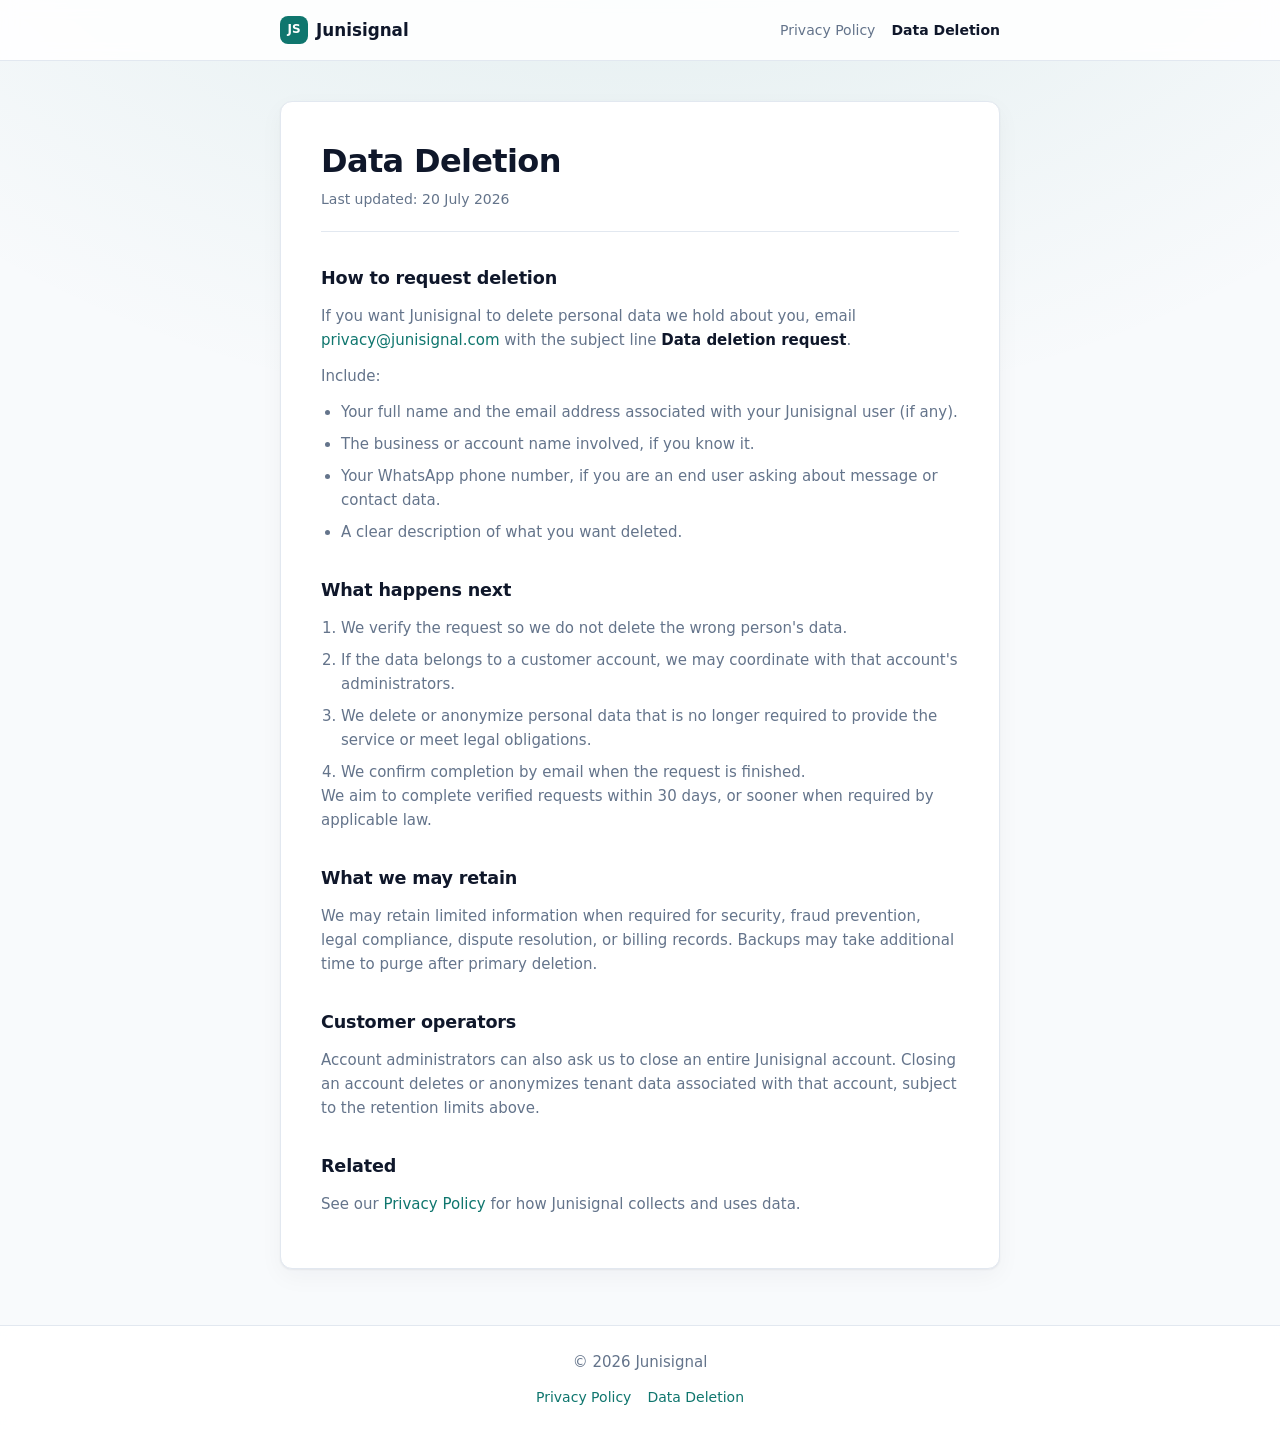
==== data-deletion/index.html @ ba773593 "Initial commit" ====
<!DOCTYPE html>
<html lang="en">
<head>
  <meta charset="UTF-8">
  <meta name="viewport" content="width=device-width, initial-scale=1.0">
  <title>Data Deletion | Junisignal</title>
  <meta name="description" content="How to request deletion of personal data held by Junisignal.">
  <link rel="stylesheet" href="../assets/styles.css">
</head>
<body>
  <header class="site-header">
    <div class="wrap header-inner">
      <a class="brand" href="../">
        <span class="brand-mark">JS</span>
        Junisignal
      </a>
      <nav>
        <a href="../privacy/">Privacy Policy</a>
        <a href="./" aria-current="page">Data Deletion</a>
      </nav>
    </div>
  </header>

  <main>
    <div class="wrap">
      <article class="card">
        <header>
          <h1>Data Deletion</h1>
          <p class="meta">Last updated: 20 July 2026</p>
        </header>

        <section>
          <h2>How to request deletion</h2>
          <p>
            If you want Junisignal to delete personal data we hold about you, email
            <a href="mailto:privacy@junisignal.com">privacy@junisignal.com</a>
            with the subject line <strong>Data deletion request</strong>.
          </p>
          <p>Include:</p>
          <ul>
            <li>Your full name and the email address associated with your Junisignal user (if any).</li>
            <li>The business or account name involved, if you know it.</li>
            <li>Your WhatsApp phone number, if you are an end user asking about message or contact data.</li>
            <li>A clear description of what you want deleted.</li>
          </ul>
        </section>

        <section>
          <h2>What happens next</h2>
          <ol>
            <li>We verify the request so we do not delete the wrong person's data.</li>
            <li>If the data belongs to a customer account, we may coordinate with that account's administrators.</li>
            <li>We delete or anonymize personal data that is no longer required to provide the service or meet legal obligations.</li>
            <li>We confirm completion by email when the request is finished.</li>
          </ol>
          <p>
            We aim to complete verified requests within 30 days, or sooner when required by applicable law.
          </p>
        </section>

        <section>
          <h2>What we may retain</h2>
          <p>
            We may retain limited information when required for security, fraud prevention, legal compliance, dispute resolution, or billing records.
            Backups may take additional time to purge after primary deletion.
          </p>
        </section>

        <section>
          <h2>Customer operators</h2>
          <p>
            Account administrators can also ask us to close an entire Junisignal account.
            Closing an account deletes or anonymizes tenant data associated with that account, subject to the retention limits above.
          </p>
        </section>

        <section>
          <h2>Related</h2>
          <p>
            See our
            <a href="../privacy/">Privacy Policy</a>
            for how Junisignal collects and uses data.
          </p>
        </section>
      </article>
    </div>
  </main>

  <footer class="site-footer">
    <div class="wrap">
      <p>&copy; <span id="year"></span> Junisignal</p>
      <div class="footer-nav">
        <a href="../privacy/">Privacy Policy</a>
        <a href="./">Data Deletion</a>
      </div>
    </div>
  </footer>
  <script>
    document.getElementById('year').textContent = new Date().getFullYear();
  </script>
</body>
</html>
---- assets/styles.css ----
:root {
  --bg: #f8fafc;
  --surface: #ffffff;
  --text: #0f172a;
  --muted: #64748b;
  --border: #e2e8f0;
  --primary: #0f766e;
  --primary-hover: #0d9488;
  --radius: 12px;
  --shadow: 0 1px 2px rgba(15, 23, 42, 0.06), 0 8px 24px rgba(15, 23, 42, 0.04);
}

@media (prefers-color-scheme: dark) {
  :root {
    --bg: #0b1220;
    --surface: #111827;
    --text: #f1f5f9;
    --muted: #94a3b8;
    --border: #1f2937;
    --primary: #2dd4bf;
    --primary-hover: #5eead4;
    --shadow: 0 1px 2px rgba(0, 0, 0, 0.35), 0 8px 24px rgba(0, 0, 0, 0.25);
  }
}

* {
  box-sizing: border-box;
}

html {
  scroll-behavior: smooth;
}

body {
  margin: 0;
  min-height: 100vh;
  font-family: "Segoe UI", system-ui, -apple-system, BlinkMacSystemFont, sans-serif;
  background:
    radial-gradient(ellipse 80% 50% at 50% -20%, rgba(15, 118, 110, 0.12), transparent),
    var(--bg);
  color: var(--text);
  line-height: 1.6;
}

a {
  color: var(--primary);
  text-decoration: none;
}

a:hover {
  color: var(--primary-hover);
  text-decoration: underline;
}

.site-header,
.site-footer {
  border-color: var(--border);
  background: color-mix(in srgb, var(--surface) 88%, transparent);
  backdrop-filter: blur(8px);
}

.site-header {
  border-bottom: 1px solid var(--border);
  position: sticky;
  top: 0;
  z-index: 10;
}

.site-footer {
  border-top: 1px solid var(--border);
  margin-top: auto;
  padding: 1.5rem 1rem;
  text-align: center;
  color: var(--muted);
  font-size: 0.875rem;
}

.wrap {
  width: min(720px, calc(100% - 2rem));
  margin: 0 auto;
}

.header-inner {
  display: flex;
  align-items: center;
  justify-content: space-between;
  gap: 1rem;
  padding: 1rem 0;
}

.brand {
  display: inline-flex;
  align-items: center;
  gap: 0.5rem;
  color: var(--text);
  font-weight: 650;
  font-size: 1.05rem;
  text-decoration: none;
}

.brand:hover {
  text-decoration: none;
  color: var(--text);
}

.brand-mark {
  display: inline-grid;
  place-items: center;
  width: 1.75rem;
  height: 1.75rem;
  border-radius: 0.5rem;
  background: var(--primary);
  color: #fff;
  font-size: 0.75rem;
  font-weight: 700;
}

nav {
  display: flex;
  flex-wrap: wrap;
  gap: 1rem;
  font-size: 0.875rem;
  color: var(--muted);
}

nav a {
  color: var(--muted);
}

nav a:hover,
nav a[aria-current="page"] {
  color: var(--text);
  text-decoration: none;
}

nav a[aria-current="page"] {
  font-weight: 600;
}

main {
  padding: 2.5rem 0 3.5rem;
}

.card {
  background: var(--surface);
  border: 1px solid var(--border);
  border-radius: var(--radius);
  box-shadow: var(--shadow);
  padding: 1.5rem;
}

@media (min-width: 640px) {
  .card {
    padding: 2.5rem;
  }
}

.card header {
  border-bottom: 1px solid var(--border);
  padding-bottom: 1.25rem;
  margin-bottom: 2rem;
}

h1 {
  margin: 0;
  font-size: clamp(1.75rem, 3vw, 2rem);
  letter-spacing: -0.02em;
  line-height: 1.2;
}

h2 {
  margin: 0 0 0.75rem;
  font-size: 1.1rem;
  letter-spacing: -0.01em;
}

.meta {
  margin: 0.5rem 0 0;
  color: var(--muted);
  font-size: 0.875rem;
}

section + section {
  margin-top: 2rem;
}

p,
li {
  color: var(--muted);
  font-size: 0.9375rem;
}

p {
  margin: 0 0 0.75rem;
}

ul,
ol {
  margin: 0.5rem 0 0;
  padding-left: 1.25rem;
}

li + li {
  margin-top: 0.5rem;
}

strong {
  color: var(--text);
  font-weight: 600;
}

.hero-links {
  display: grid;
  gap: 1rem;
  margin-top: 1.5rem;
}

@media (min-width: 560px) {
  .hero-links {
    grid-template-columns: 1fr 1fr;
  }
}

.hero-link {
  display: block;
  padding: 1.25rem;
  border: 1px solid var(--border);
  border-radius: var(--radius);
  background: color-mix(in srgb, var(--bg) 70%, var(--surface));
  color: var(--text);
  text-decoration: none;
  transition: border-color 0.15s ease, transform 0.15s ease;
}

.hero-link:hover {
  border-color: var(--primary);
  text-decoration: none;
  transform: translateY(-1px);
}

.hero-link h2 {
  margin: 0 0 0.35rem;
  color: var(--text);
}

.hero-link p {
  margin: 0;
  font-size: 0.875rem;
}

.footer-nav {
  display: flex;
  justify-content: center;
  gap: 1rem;
  margin-top: 0.75rem;
}
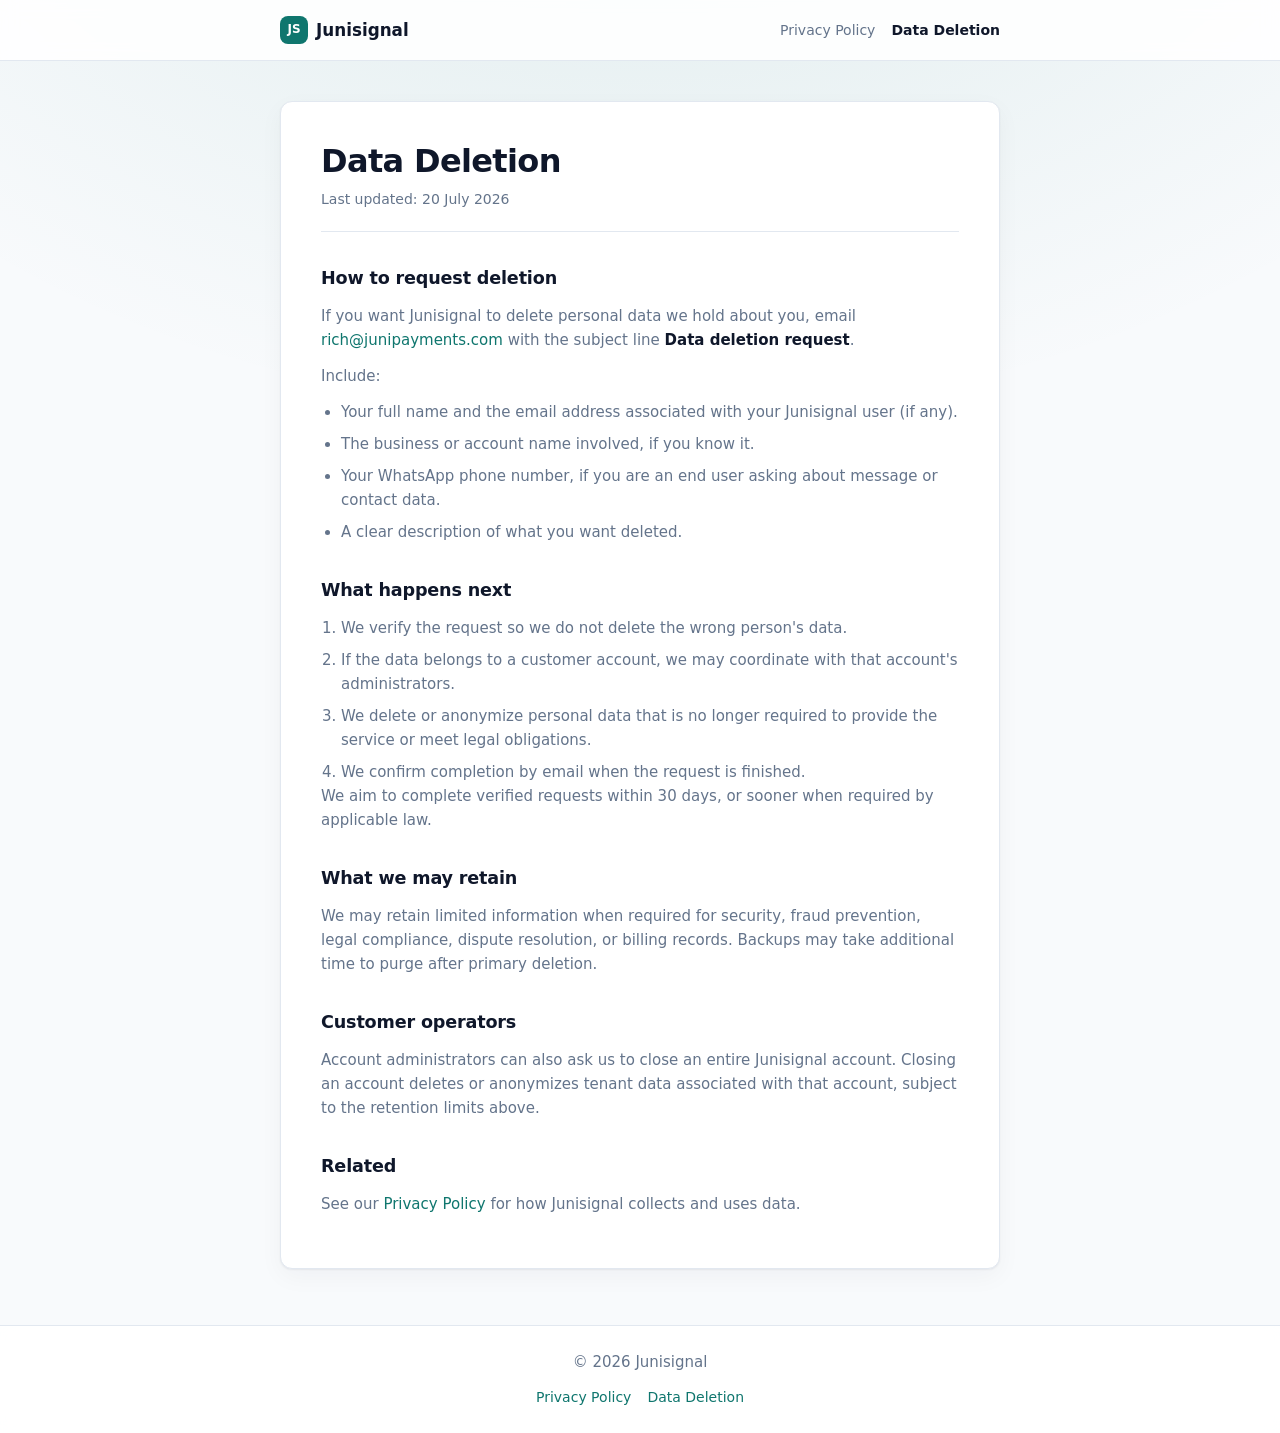
==== commit 6b8c3f96: "Update email address for data deletion requests" ====
--- a/data-deletion/index.html
+++ b/data-deletion/index.html
@@ -33,7 +33,7 @@
           <h2>How to request deletion</h2>
           <p>
             If you want Junisignal to delete personal data we hold about you, email
-            <a href="mailto:privacy@junisignal.com">privacy@junisignal.com</a>
+            <a href="mailto:rich@junipayments.com">rich@junipayments.com</a>
             with the subject line <strong>Data deletion request</strong>.
           </p>
           <p>Include:</p>
